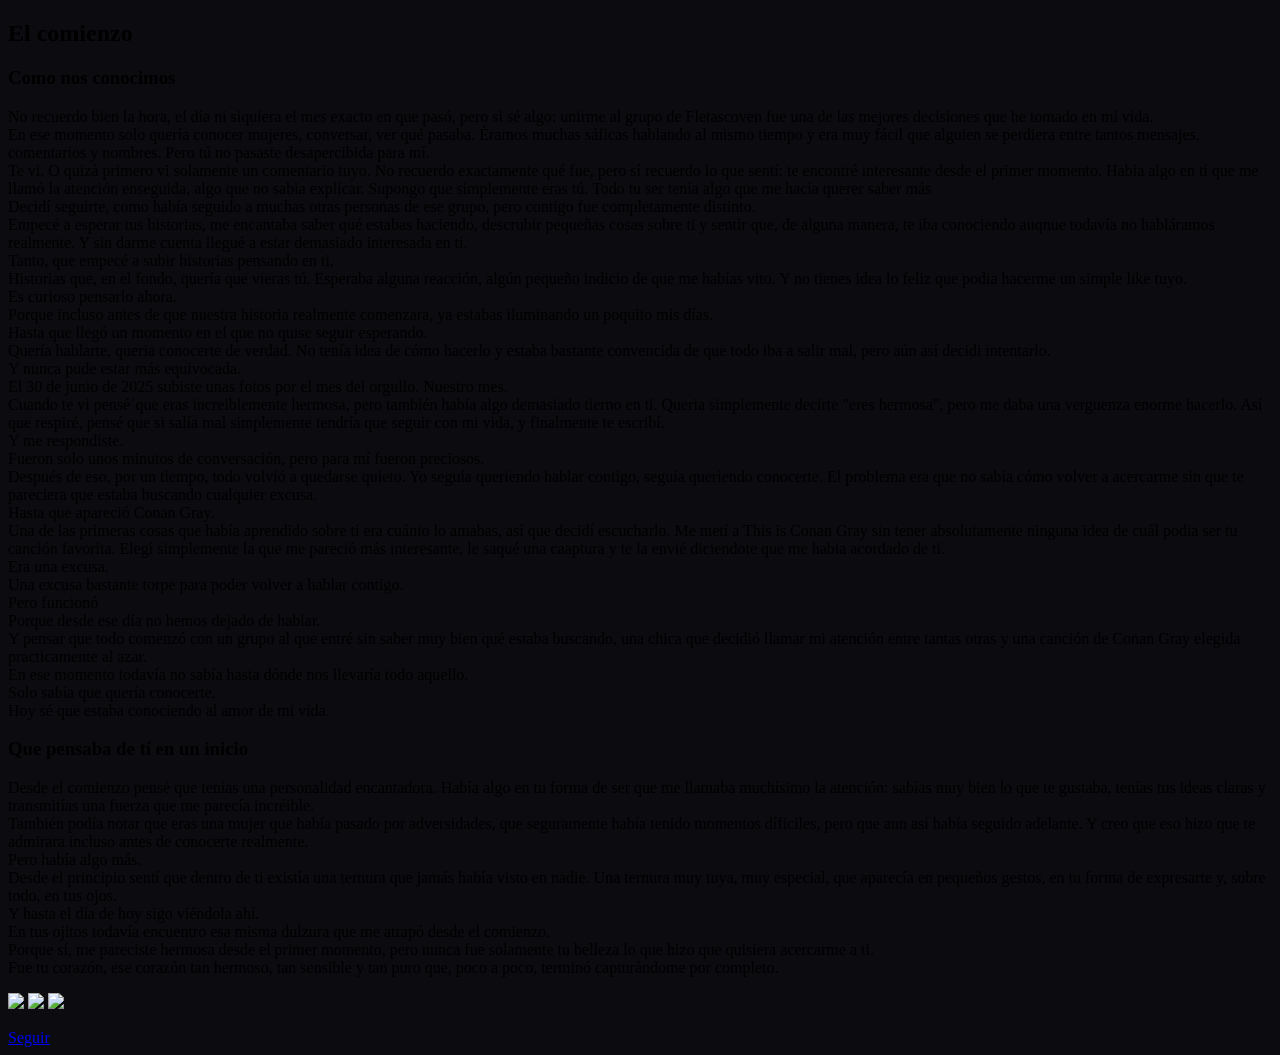
==== superproyecto2.html @ f13e5d88 "Add files via upload" ====
<!DOCTYPE html>
<html>
<head>

    <title>El comienzo</title>
    <link rel="stylesheet" href="mon.css" >
    <link rel="preconnect" href="https://fonts.googleapis.com">
    <link rel="preconnect" href="https://fonts.gstatic.com" crossorigin>
    <link href="https://fonts.googleapis.com/css2?family=Henny+Penny&family=Molle:ital@1&family=Playfair+Display:ital,wght@0,400..900;1,400..900&family=Poppins:ital,wght@0,100;0,200;0,300;0,400;0,500;0,600;0,700;0,800;0,900;1,100;1,200;1,300;1,400;1,500;1,600;1,70<PASSWORD>;1,8<PASSWORD>;1,9<PASSWORD>&display=swap" rel="stylesheet">

</head>
<body>
    <header>
        <h2>El comienzo</h2>
    </header>
<section id="nuestra-historia">
    <h3>Como nos conocimos</h3>
    <p>No recuerdo bien la hora, el día
        ni siquiera el mes exacto en que
        pasó, pero si sé algo: unirme al
        grupo de Fletascoven fue una
        de las mejores decisiones que he
        tomado en mi vida.
        <br>
        En ese momento solo quería conocer
        mujeres, conversar, ver qué pasaba.
        Éramos muchas sáficas hablando al
        mismo tiempo y era muy fácil que
        alguien se perdiera entre tantos
        mensajes, comentarios y nombres. Pero
        tú no pasaste desapercibida para mí.
        <br>
        Te vi. O quizá primero vi solamente un
        comentario tuyo. No recuerdo exactamente qué
        fue, pero sí recuerdo lo que sentí: te encontré
        interesante desde el primer momento. Habia algo
        en ti que me llamó la atención enseguida, algo
        que no sabia explicar. Supongo que simplemente eras
        tú. Todo tu ser tenía algo que me hacía querer
        saber más
        <br>
        Decidí seguirte, como había seguido a muchas otras
        personas de ese grupo, pero contigo fue completamente
        distinto.
        <br>
        Empecé a esperar tus historias, me encantaba saber
        qué estabas haciendo, descrubir pequeñas cosas
        sobre ti y sentir que, de alguna manera, te iba
        conociendo auqnue todavía no habláramos realmente.
        Y sin darme cuenta llegué a estar demasiado interesada
        en ti.
        <br>
        Tanto, que empecé a subir historias pensando en ti.
        <br>
        Historias que, en el fondo, quería que vieras tú.
        Esperaba alguna reacción, algún pequeño indicio
        de que me habías vito. Y no tienes idea lo feliz
        que podia hacerme un simple like tuyo.
        <br>
        Es curioso pensarlo ahora.
        <br>
        Porque incluso antes de que nuestra historia
        realmente comenzara, ya estabas iluminando un
        poquito mis días.
        <br>
        Hasta que llegó un momento en el que no quise
        seguir esperando.
        <br>
        Quería hablarte, queria conocerte de verdad. No
        tenía idea de cómo hacerlo y estaba bastante
        convencida de que todo iba a salir mal, pero
        aún así decidi intentarlo.
        <br>
        Y nunca pude estar más equivocada.
        <br>
        El 30 de junio de 2025 subiste unas fotos
        por el mes del orgullo. Nuestro mes.
        <br>
        Cuando te vi pensé´que eras increiblemente
        hermosa, pero también había algo demasiado tierno
        en ti. Queria simplemente decirte "eres hermosa",
        pero me daba una verguenza enorme hacerlo. Así que
        respiré, pensé que si salía mal simplemente tendría
        que seguir con mi vida, y finalmente te escribí.
        <br>
        Y me respondiste.
        <br>
        Fueron solo unos minutos de conversación, pero
        para mí fueron preciosos.
        <br>
        Después de eso, por un tiempo, todo volvió a
        quedarse quieto. Yo seguía queriendo hablar contigo,
        seguía queriendo conocerte. El problema era que
        no sabía cómo volver a acercarme sin que te pareciera
        que estaba buscando cualquier excusa.
        <br>
        Hasta que apareció Conan Gray.
        <br>
        Una de las primeras cosas que había aprendido
        sobre ti era cuánto lo amabas, así que decidí escucharlo.
        Me metí a This is Conan Gray sin tener absolutamente
        ninguna idea de cuál podia ser tu canción favorita.
        Elegí simplemente la que me pareció más interesante,
        le saqué una caaptura y te la envié diciendote
        que me habia acordado de ti.
        <br>
        Era una excusa.
        <br>
        Una excusa bastante torpe para poder volver a
        hablar contigo.
        <br>
        Pero funcionó
        <br>
        Porque desde ese día no hemos dejado de hablar.
        <br>
        Y pensar que todo comenzó con un grupo al que entré
        sin saber muy bien qué estaba buscando, una chica
        que decidió llamar mi atención entre tantas otras
        y una canción de Conan Gray elegida practicamente
        al azar.
        <br>
        En ese momento todavía no sabía hasta dónde nos
        llevaría todo aquello.
        <br>
        Solo sabía que quería conocerte.
        <br>
        Hoy sé que estaba conociendo al amor de mi vida.
    </section>
    <section id="que-pensaba">
        <h3>Que pensaba de tí en un inicio</h3>
        <p>
           Desde el comienzo pensé que tenías una 
           personalidad encantadora. Había algo en tu
           forma de ser que me llamaba muchísimo la 
           atención: sabías muy bien lo que te gustaba, tenías
           tus ideas claras y transmitías una fuerza que
           me parecía incréible.
           <br>
           También podía notar que eras una mujer que había
           pasado por adversidades, que seguramente había tenido
           momentos díficiles, pero que aun así había seguido
           adelante. Y creo que eso hizo que te admirara
           incluso antes de conocerte realmente.
           <br>
           Pero había algo más.
           <br>
           Desde el principio sentí que dentro de ti existía
           una ternura que jamás había visto en nadie.
           Una ternura muy tuya, muy especial, que aparecía en
           pequeños gestos, en tu forma de expresarte y, sobre
           todo, en tus ojos.
           <br>
           Y hasta el día de hoy sigo viéndola ahí.
           <br>
           En tus ojitos todavía encuentro esa misma dulzura
           que me atrapó desde el comienzo.
           <br>
           Porque sí, me pareciste hermosa desde el primer
           momento, pero nunca fue solamente tu belleza lo que
           hizo que quisiera acercarme a ti.
           <br>
           Fue tu corazón, ese corazón tan hermoso, tan sensible
           y tan puro que, poco a poco, terminó capturándome
           por completo.
           <br>
</section>
<section>
           <img id="primera-conversacion" src="imgmon/IMAGEN 3.jpeg"/>
           <img id="untouchable" src="imgmon/IMAGEN 4.jpeg" />
           <img id="ojitos" src="imgmon/IMAGEN 5.jpeg" />
</section>
<section id="boton-seguir">
    </p>
    <a href="superproyexto3.html">Seguir</a>
</section>

</body>
</html>
---- mon.css ----
/* ================
    VARIABLES
================= */
:root{
    --fondo: #0B0B10;
    --fondo-secundario: #23102f;
    --violeta-oscuro: #4A1F6F;
    --morado-claro: #7B3FA6;
    --letra-principal: #e7d8ff;
    --rojo-corazones: #7c0f0f;

    --titulos: 'Cormorant Garamond', serif;
    --subtitulos: 'Poppins', sans-serif;
}

/* ================
    BASE
================= */
    #contenedor-inicio{
        width: 1366px;
        height: 768px;
        display: flex;
        flex-direction: column;
        align-items: center;
        margin: 0 auto;
        
    }

    h1{
        background-color: var(--violeta-oscuro);
        padding: 5px;
        border-radius: 15px;
        text-align: center;
        color: var(--letra-principal);
        font-family: var(--titulos);
        font-size: 60px;
        margin-bottom: 101px;
    }

    h4{
        text-align: center;
        font-family: var(--subtitulos);
        color: var(--letra-principal);
        font-size: 20px;
        margin-bottom: 17px;
    }

    body{
        background-color: var(--fondo);
    }

    #foto-inicio{
        display: block;
        width: 300px;
        height: 0 auto;
    }
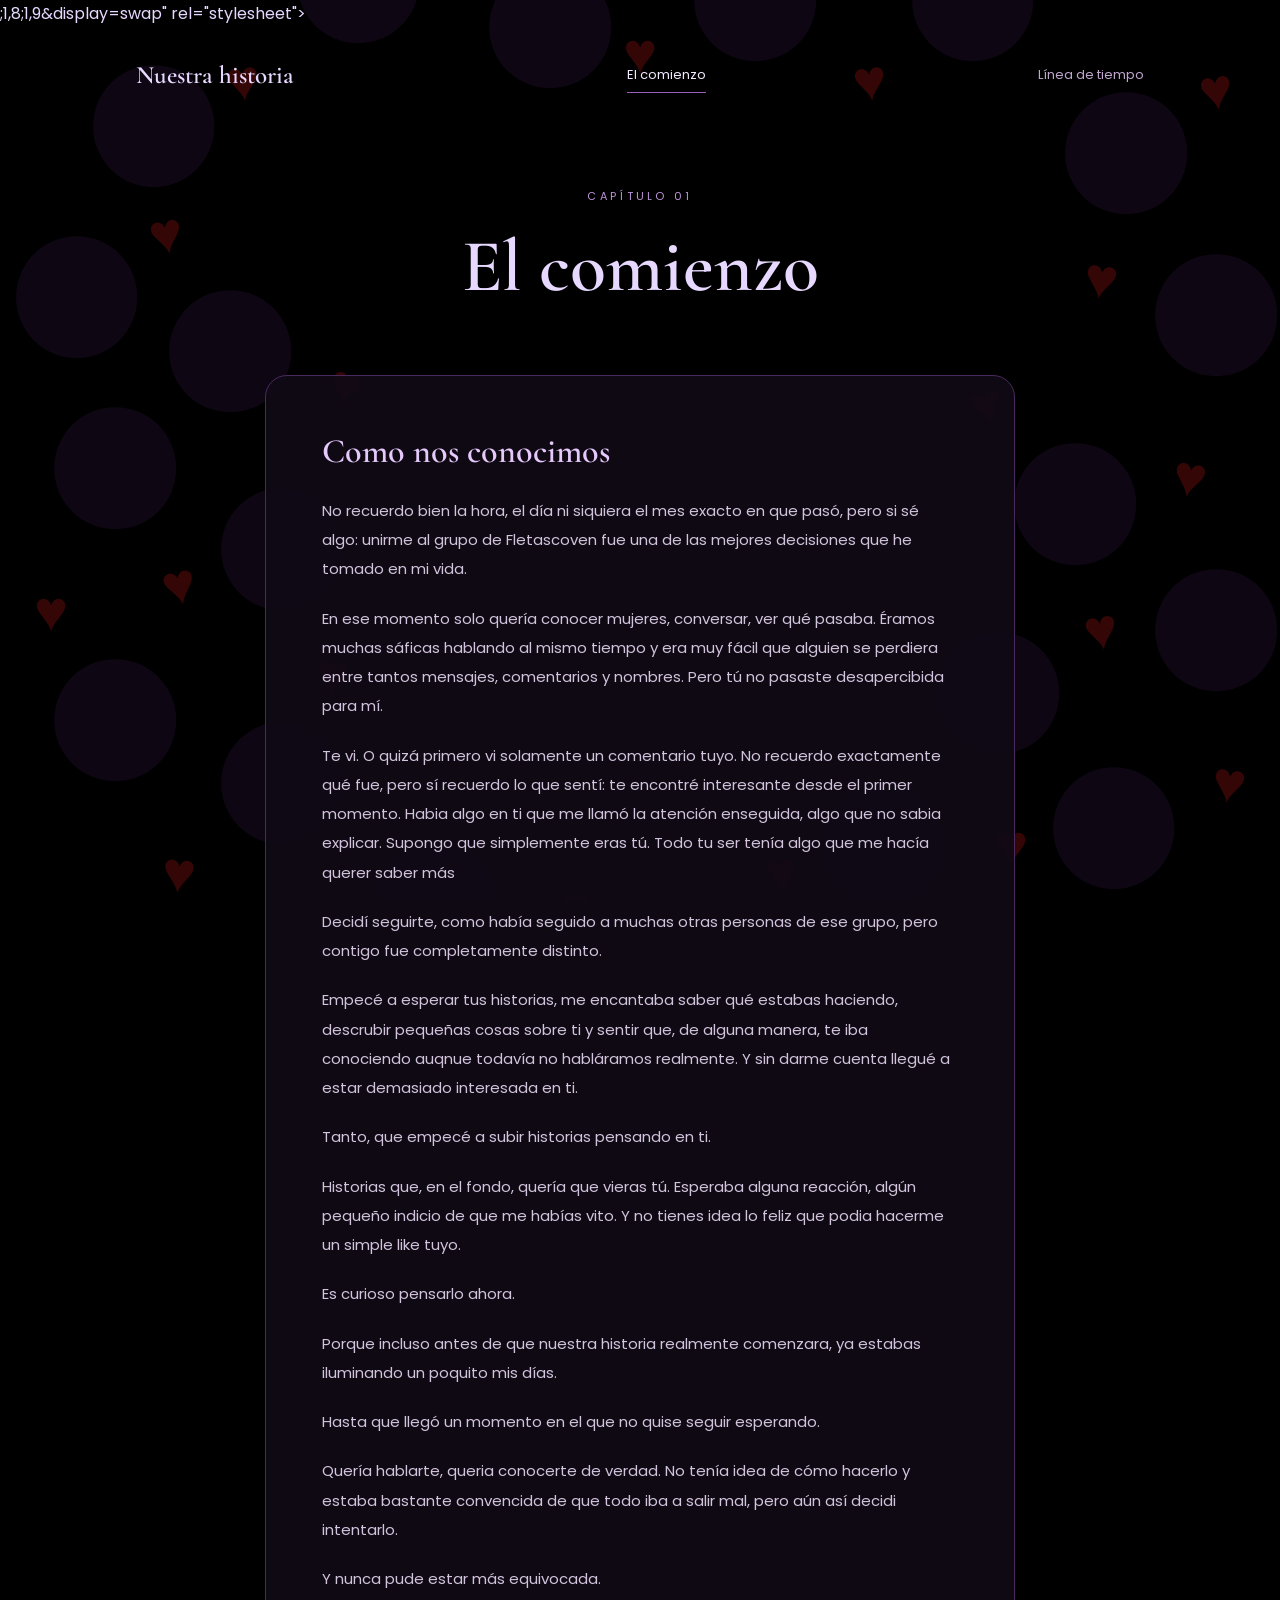
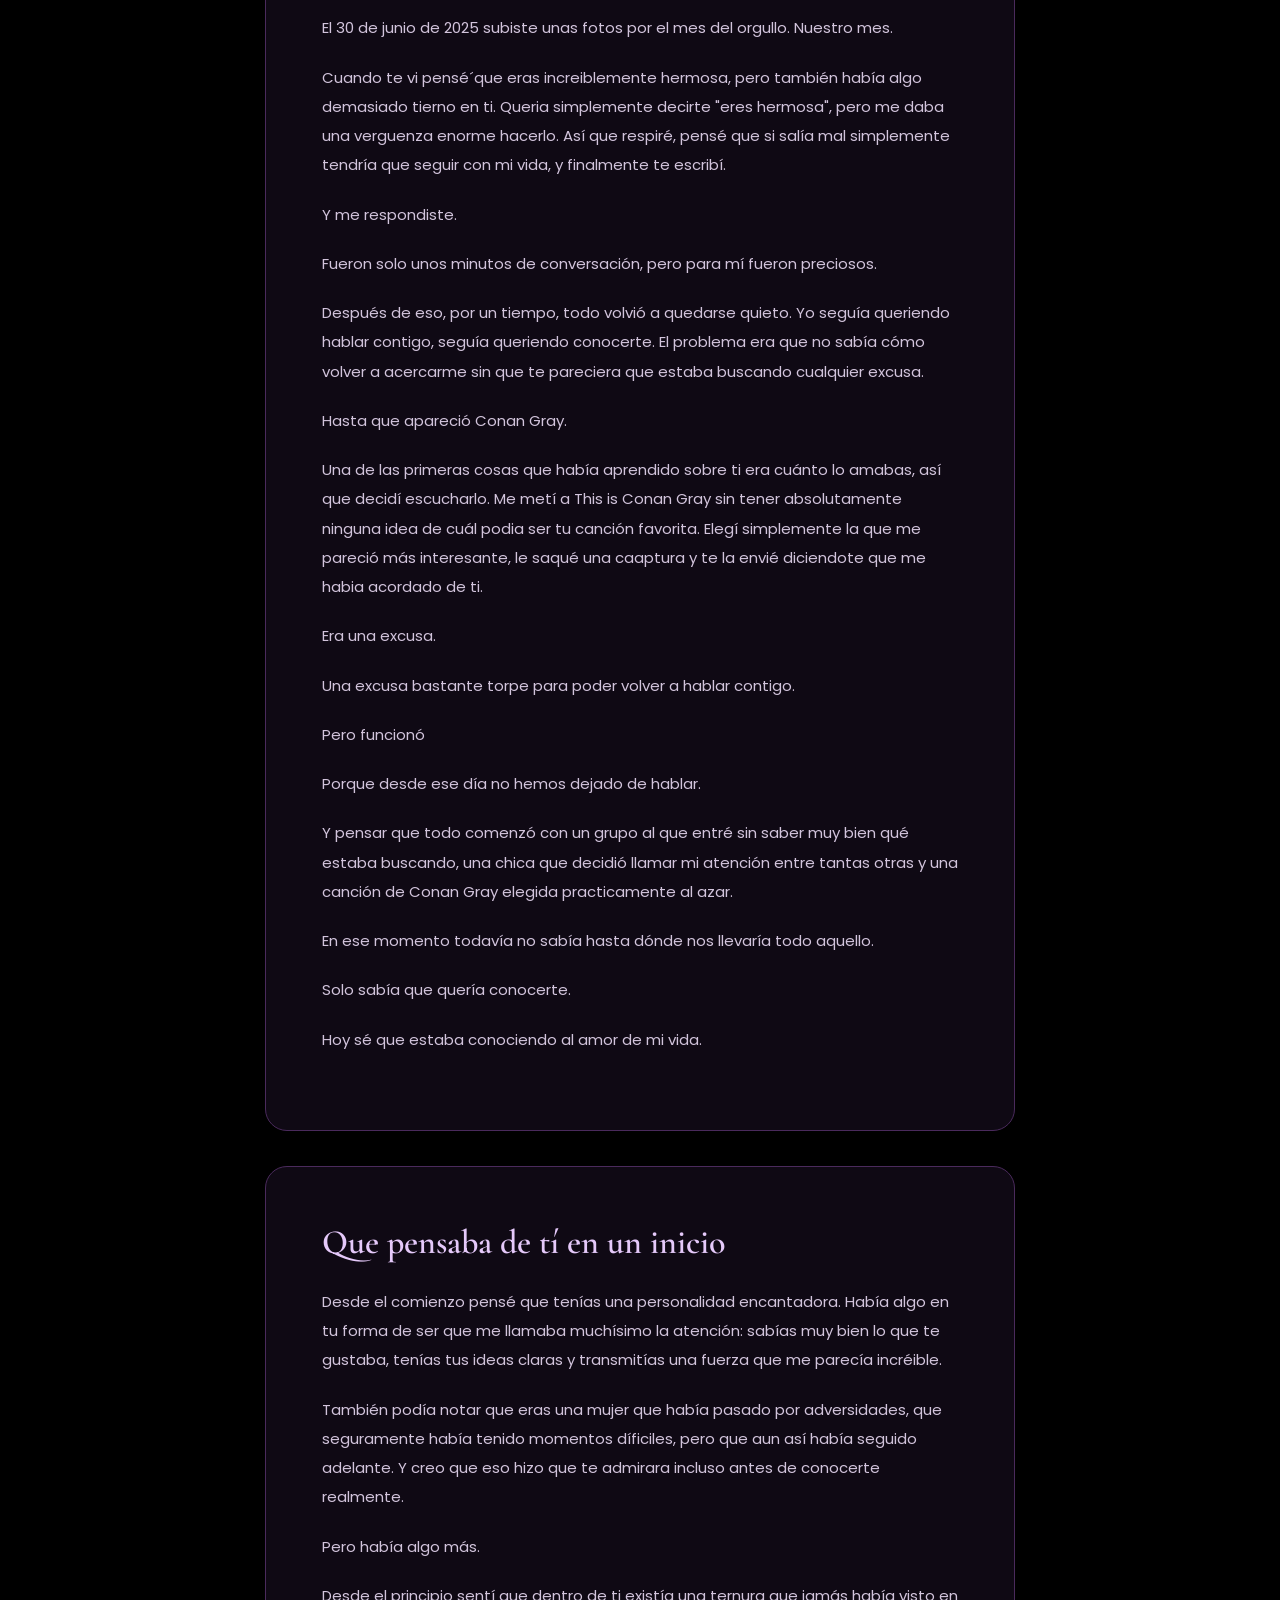
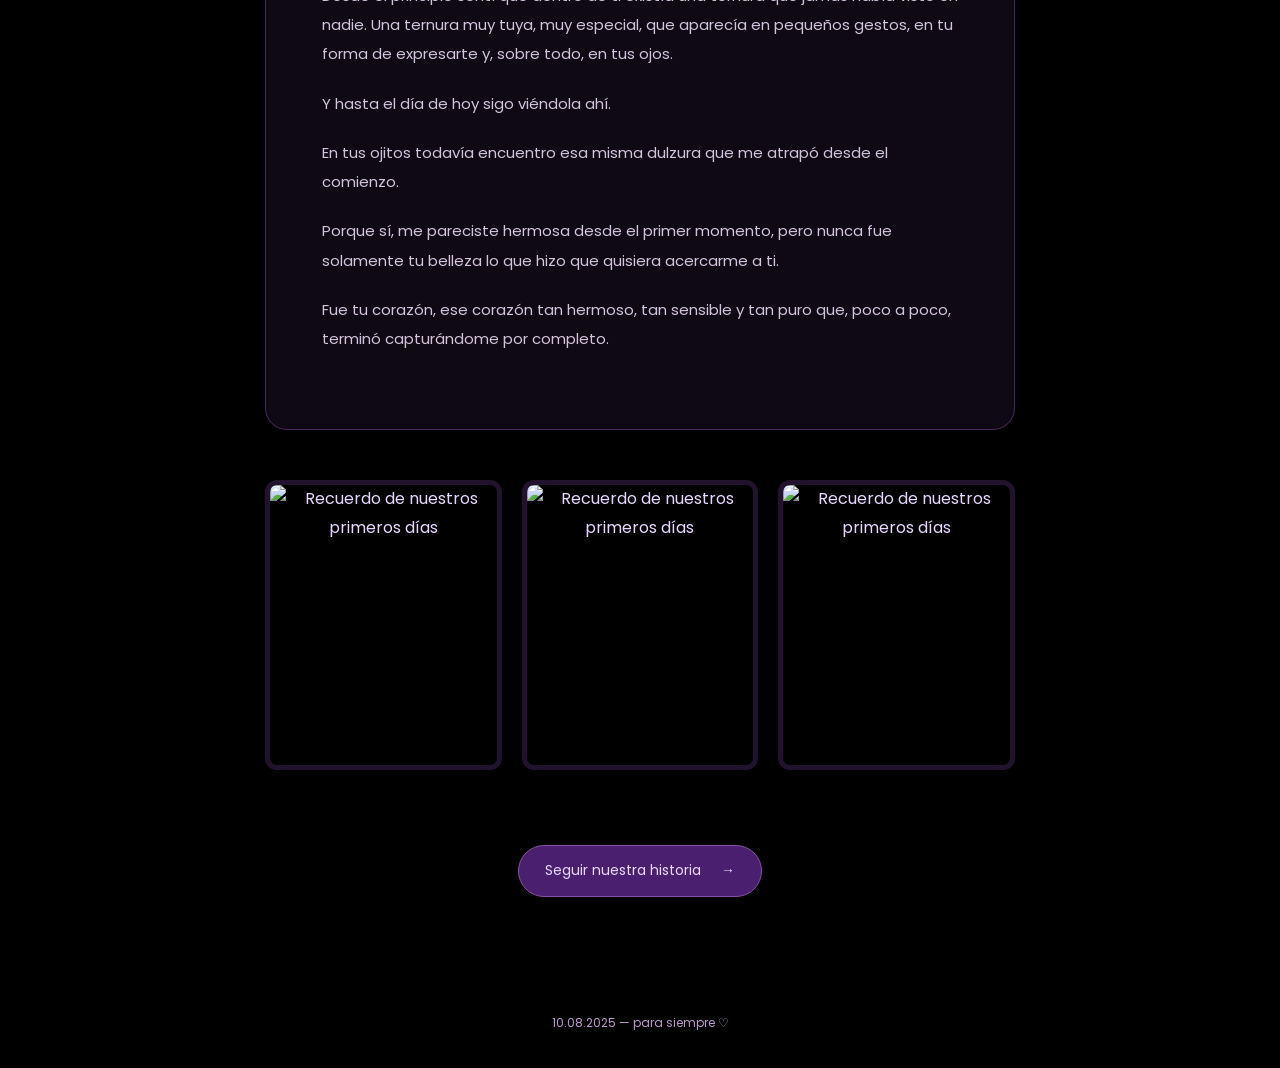
==== commit 8a19d7e1: "Add files via upload" ====
--- a/superproyecto2.html
+++ b/superproyecto2.html
@@ -1,178 +1,180 @@
-<!DOCTYPE html>
-<html>
-<head>
-
-    <title>El comienzo</title>
-    <link rel="stylesheet" href="mon.css" >
-    <link rel="preconnect" href="https://fonts.googleapis.com">
-    <link rel="preconnect" href="https://fonts.gstatic.com" crossorigin>
-    <link href="https://fonts.googleapis.com/css2?family=Henny+Penny&family=Molle:ital@1&family=Playfair+Display:ital,wght@0,400..900;1,400..900&family=Poppins:ital,wght@0,100;0,200;0,300;0,400;0,500;0,600;0,700;0,800;0,900;1,100;1,200;1,300;1,400;1,500;1,600;1,70<PASSWORD>;1,8<PASSWORD>;1,9<PASSWORD>&display=swap" rel="stylesheet">
-
-</head>
-<body>
-    <header>
-        <h2>El comienzo</h2>
-    </header>
-<section id="nuestra-historia">
-    <h3>Como nos conocimos</h3>
-    <p>No recuerdo bien la hora, el día
-        ni siquiera el mes exacto en que
-        pasó, pero si sé algo: unirme al
-        grupo de Fletascoven fue una
-        de las mejores decisiones que he
-        tomado en mi vida.
-        <br>
-        En ese momento solo quería conocer
-        mujeres, conversar, ver qué pasaba.
-        Éramos muchas sáficas hablando al
-        mismo tiempo y era muy fácil que
-        alguien se perdiera entre tantos
-        mensajes, comentarios y nombres. Pero
-        tú no pasaste desapercibida para mí.
-        <br>
-        Te vi. O quizá primero vi solamente un
-        comentario tuyo. No recuerdo exactamente qué
-        fue, pero sí recuerdo lo que sentí: te encontré
-        interesante desde el primer momento. Habia algo
-        en ti que me llamó la atención enseguida, algo
-        que no sabia explicar. Supongo que simplemente eras
-        tú. Todo tu ser tenía algo que me hacía querer
-        saber más
-        <br>
-        Decidí seguirte, como había seguido a muchas otras
-        personas de ese grupo, pero contigo fue completamente
-        distinto.
-        <br>
-        Empecé a esperar tus historias, me encantaba saber
-        qué estabas haciendo, descrubir pequeñas cosas
-        sobre ti y sentir que, de alguna manera, te iba
-        conociendo auqnue todavía no habláramos realmente.
-        Y sin darme cuenta llegué a estar demasiado interesada
-        en ti.
-        <br>
-        Tanto, que empecé a subir historias pensando en ti.
-        <br>
-        Historias que, en el fondo, quería que vieras tú.
-        Esperaba alguna reacción, algún pequeño indicio
-        de que me habías vito. Y no tienes idea lo feliz
-        que podia hacerme un simple like tuyo.
-        <br>
-        Es curioso pensarlo ahora.
-        <br>
-        Porque incluso antes de que nuestra historia
-        realmente comenzara, ya estabas iluminando un
-        poquito mis días.
-        <br>
-        Hasta que llegó un momento en el que no quise
-        seguir esperando.
-        <br>
-        Quería hablarte, queria conocerte de verdad. No
-        tenía idea de cómo hacerlo y estaba bastante
-        convencida de que todo iba a salir mal, pero
-        aún así decidi intentarlo.
-        <br>
-        Y nunca pude estar más equivocada.
-        <br>
-        El 30 de junio de 2025 subiste unas fotos
-        por el mes del orgullo. Nuestro mes.
-        <br>
-        Cuando te vi pensé´que eras increiblemente
-        hermosa, pero también había algo demasiado tierno
-        en ti. Queria simplemente decirte "eres hermosa",
-        pero me daba una verguenza enorme hacerlo. Así que
-        respiré, pensé que si salía mal simplemente tendría
-        que seguir con mi vida, y finalmente te escribí.
-        <br>
-        Y me respondiste.
-        <br>
-        Fueron solo unos minutos de conversación, pero
-        para mí fueron preciosos.
-        <br>
-        Después de eso, por un tiempo, todo volvió a
-        quedarse quieto. Yo seguía queriendo hablar contigo,
-        seguía queriendo conocerte. El problema era que
-        no sabía cómo volver a acercarme sin que te pareciera
-        que estaba buscando cualquier excusa.
-        <br>
-        Hasta que apareció Conan Gray.
-        <br>
-        Una de las primeras cosas que había aprendido
-        sobre ti era cuánto lo amabas, así que decidí escucharlo.
-        Me metí a This is Conan Gray sin tener absolutamente
-        ninguna idea de cuál podia ser tu canción favorita.
-        Elegí simplemente la que me pareció más interesante,
-        le saqué una caaptura y te la envié diciendote
-        que me habia acordado de ti.
-        <br>
-        Era una excusa.
-        <br>
-        Una excusa bastante torpe para poder volver a
-        hablar contigo.
-        <br>
-        Pero funcionó
-        <br>
-        Porque desde ese día no hemos dejado de hablar.
-        <br>
-        Y pensar que todo comenzó con un grupo al que entré
-        sin saber muy bien qué estaba buscando, una chica
-        que decidió llamar mi atención entre tantas otras
-        y una canción de Conan Gray elegida practicamente
-        al azar.
-        <br>
-        En ese momento todavía no sabía hasta dónde nos
-        llevaría todo aquello.
-        <br>
-        Solo sabía que quería conocerte.
-        <br>
-        Hoy sé que estaba conociendo al amor de mi vida.
-    </section>
-    <section id="que-pensaba">
-        <h3>Que pensaba de tí en un inicio</h3>
-        <p>
-           Desde el comienzo pensé que tenías una 
-           personalidad encantadora. Había algo en tu
-           forma de ser que me llamaba muchísimo la 
-           atención: sabías muy bien lo que te gustaba, tenías
-           tus ideas claras y transmitías una fuerza que
-           me parecía incréible.
-           <br>
-           También podía notar que eras una mujer que había
-           pasado por adversidades, que seguramente había tenido
-           momentos díficiles, pero que aun así había seguido
-           adelante. Y creo que eso hizo que te admirara
-           incluso antes de conocerte realmente.
-           <br>
-           Pero había algo más.
-           <br>
-           Desde el principio sentí que dentro de ti existía
-           una ternura que jamás había visto en nadie.
-           Una ternura muy tuya, muy especial, que aparecía en
-           pequeños gestos, en tu forma de expresarte y, sobre
-           todo, en tus ojos.
-           <br>
-           Y hasta el día de hoy sigo viéndola ahí.
-           <br>
-           En tus ojitos todavía encuentro esa misma dulzura
-           que me atrapó desde el comienzo.
-           <br>
-           Porque sí, me pareciste hermosa desde el primer
-           momento, pero nunca fue solamente tu belleza lo que
-           hizo que quisiera acercarme a ti.
-           <br>
-           Fue tu corazón, ese corazón tan hermoso, tan sensible
-           y tan puro que, poco a poco, terminó capturándome
-           por completo.
-           <br>
-</section>
-<section>
-           <img id="primera-conversacion" src="imgmon/IMAGEN 3.jpeg"/>
-           <img id="untouchable" src="imgmon/IMAGEN 4.jpeg" />
-           <img id="ojitos" src="imgmon/IMAGEN 5.jpeg" />
-</section>
-<section id="boton-seguir">
-    </p>
-    <a href="superproyexto3.html">Seguir</a>
-</section>
-
-</body>
+<!DOCTYPE html>
+<html lang="es">
+<head>
+<meta charset="UTF-8">
+<meta name="viewport" content="width=device-width, initial-scale=1">
+
+    <title>El comienzo</title>
+    <link rel="stylesheet" href="mon.css" >
+    <link rel="preconnect" href="https://fonts.googleapis.com">
+    <link rel="preconnect" href="https://fonts.gstatic.com" crossorigin>
+    <link href="https://fonts.googleapis.com/css2?family=Cormorant+Garamond:wght@500;600&family=Poppins:wght@400;500;600;700&display=swap" rel="stylesheet">;1,8<PASSWORD>;1,9<PASSWORD>&display=swap" rel="stylesheet">
+
+<script src="mon.js" defer></script>
+</head>
+<body class="inner">
+<div class="decoration" aria-hidden="true"></div><nav class="navigation" aria-label="Navegación principal"><a href="index.html">Nuestra historia</a><a href="superproyecto2.html">El comienzo</a><a href="superproyexto3.html">Línea de tiempo</a></nav><main id="contenido">
+    <header><span class="eyebrow">CAPÍTULO 01</span>
+        <h2>El comienzo</h2>
+    </header>
+<section id="nuestra-historia">
+    <h3>Como nos conocimos</h3>
+    <p>No recuerdo bien la hora, el día
+        ni siquiera el mes exacto en que
+        pasó, pero si sé algo: unirme al
+        grupo de Fletascoven fue una
+        de las mejores decisiones que he
+        tomado en mi vida.
+        </p><p>
+        En ese momento solo quería conocer
+        mujeres, conversar, ver qué pasaba.
+        Éramos muchas sáficas hablando al
+        mismo tiempo y era muy fácil que
+        alguien se perdiera entre tantos
+        mensajes, comentarios y nombres. Pero
+        tú no pasaste desapercibida para mí.
+        </p><p>
+        Te vi. O quizá primero vi solamente un
+        comentario tuyo. No recuerdo exactamente qué
+        fue, pero sí recuerdo lo que sentí: te encontré
+        interesante desde el primer momento. Habia algo
+        en ti que me llamó la atención enseguida, algo
+        que no sabia explicar. Supongo que simplemente eras
+        tú. Todo tu ser tenía algo que me hacía querer
+        saber más
+        </p><p>
+        Decidí seguirte, como había seguido a muchas otras
+        personas de ese grupo, pero contigo fue completamente
+        distinto.
+        </p><p>
+        Empecé a esperar tus historias, me encantaba saber
+        qué estabas haciendo, descrubir pequeñas cosas
+        sobre ti y sentir que, de alguna manera, te iba
+        conociendo auqnue todavía no habláramos realmente.
+        Y sin darme cuenta llegué a estar demasiado interesada
+        en ti.
+        </p><p>
+        Tanto, que empecé a subir historias pensando en ti.
+        </p><p>
+        Historias que, en el fondo, quería que vieras tú.
+        Esperaba alguna reacción, algún pequeño indicio
+        de que me habías vito. Y no tienes idea lo feliz
+        que podia hacerme un simple like tuyo.
+        </p><p>
+        Es curioso pensarlo ahora.
+        </p><p>
+        Porque incluso antes de que nuestra historia
+        realmente comenzara, ya estabas iluminando un
+        poquito mis días.
+        </p><p>
+        Hasta que llegó un momento en el que no quise
+        seguir esperando.
+        </p><p>
+        Quería hablarte, queria conocerte de verdad. No
+        tenía idea de cómo hacerlo y estaba bastante
+        convencida de que todo iba a salir mal, pero
+        aún así decidi intentarlo.
+        </p><p>
+        Y nunca pude estar más equivocada.
+        </p><p>
+        El 30 de junio de 2025 subiste unas fotos
+        por el mes del orgullo. Nuestro mes.
+        </p><p>
+        Cuando te vi pensé´que eras increiblemente
+        hermosa, pero también había algo demasiado tierno
+        en ti. Queria simplemente decirte "eres hermosa",
+        pero me daba una verguenza enorme hacerlo. Así que
+        respiré, pensé que si salía mal simplemente tendría
+        que seguir con mi vida, y finalmente te escribí.
+        </p><p>
+        Y me respondiste.
+        </p><p>
+        Fueron solo unos minutos de conversación, pero
+        para mí fueron preciosos.
+        </p><p>
+        Después de eso, por un tiempo, todo volvió a
+        quedarse quieto. Yo seguía queriendo hablar contigo,
+        seguía queriendo conocerte. El problema era que
+        no sabía cómo volver a acercarme sin que te pareciera
+        que estaba buscando cualquier excusa.
+        </p><p>
+        Hasta que apareció Conan Gray.
+        </p><p>
+        Una de las primeras cosas que había aprendido
+        sobre ti era cuánto lo amabas, así que decidí escucharlo.
+        Me metí a This is Conan Gray sin tener absolutamente
+        ninguna idea de cuál podia ser tu canción favorita.
+        Elegí simplemente la que me pareció más interesante,
+        le saqué una caaptura y te la envié diciendote
+        que me habia acordado de ti.
+        </p><p>
+        Era una excusa.
+        </p><p>
+        Una excusa bastante torpe para poder volver a
+        hablar contigo.
+        </p><p>
+        Pero funcionó
+        </p><p>
+        Porque desde ese día no hemos dejado de hablar.
+        </p><p>
+        Y pensar que todo comenzó con un grupo al que entré
+        sin saber muy bien qué estaba buscando, una chica
+        que decidió llamar mi atención entre tantas otras
+        y una canción de Conan Gray elegida practicamente
+        al azar.
+        </p><p>
+        En ese momento todavía no sabía hasta dónde nos
+        llevaría todo aquello.
+        </p><p>
+        Solo sabía que quería conocerte.
+        </p><p>
+        Hoy sé que estaba conociendo al amor de mi vida.</p></section>
+    <section id="que-pensaba">
+        <h3>Que pensaba de tí en un inicio</h3>
+        <p>Desde el comienzo pensé que tenías una 
+           personalidad encantadora. Había algo en tu
+           forma de ser que me llamaba muchísimo la 
+           atención: sabías muy bien lo que te gustaba, tenías
+           tus ideas claras y transmitías una fuerza que
+           me parecía incréible.
+           </p><p>
+           También podía notar que eras una mujer que había
+           pasado por adversidades, que seguramente había tenido
+           momentos díficiles, pero que aun así había seguido
+           adelante. Y creo que eso hizo que te admirara
+           incluso antes de conocerte realmente.
+           </p><p>
+           Pero había algo más.
+           </p><p>
+           Desde el principio sentí que dentro de ti existía
+           una ternura que jamás había visto en nadie.
+           Una ternura muy tuya, muy especial, que aparecía en
+           pequeños gestos, en tu forma de expresarte y, sobre
+           todo, en tus ojos.
+           </p><p>
+           Y hasta el día de hoy sigo viéndola ahí.
+           </p><p>
+           En tus ojitos todavía encuentro esa misma dulzura
+           que me atrapó desde el comienzo.
+           </p><p>
+           Porque sí, me pareciste hermosa desde el primer
+           momento, pero nunca fue solamente tu belleza lo que
+           hizo que quisiera acercarme a ti.
+           </p><p>
+           Fue tu corazón, ese corazón tan hermoso, tan sensible
+           y tan puro que, poco a poco, terminó capturándome
+           por completo.
+           </p></section>
+<section class="gallery" aria-label="Nuestros primeros recuerdos">
+           <img id="primera-conversacion" src="imgmon/IMAGEN 3.jpeg" loading="lazy" alt="Recuerdo de nuestros primeros días">
+           <img id="untouchable" src="imgmon/IMAGEN 4.jpeg" loading="lazy" alt="Recuerdo de nuestros primeros días">
+           <img id="ojitos" src="imgmon/IMAGEN 5.jpeg" loading="lazy" alt="Recuerdo de nuestros primeros días">
+</section>
+<section id="boton-seguir">
+    <a class="button" href="superproyexto3.html">Seguir nuestra historia <span aria-hidden="true">→</span></a>
+</section>
+
+</main>
+<footer>10.08.2025 — para siempre ♡</footer>
+</body>
 </html>
--- a/mon.css
+++ b/mon.css
@@ -1,57 +1,5 @@
-/* ================
-    VARIABLES
-================= */
-:root{
-    --fondo: #0B0B10;
-    --fondo-secundario: #23102f;
-    --violeta-oscuro: #4A1F6F;
-    --morado-claro: #7B3FA6;
-    --letra-principal: #e7d8ff;
-    --rojo-corazones: #7c0f0f;
-
-    --titulos: 'Cormorant Garamond', serif;
-    --subtitulos: 'Poppins', sans-serif;
-}
-
-/* ================
-    BASE
-================= */
-    #contenedor-inicio{
-        width: 1366px;
-        height: 768px;
-        display: flex;
-        flex-direction: column;
-        align-items: center;
-        margin: 0 auto;
-        
-    }
-
-    h1{
-        background-color: var(--violeta-oscuro);
-        padding: 5px;
-        border-radius: 15px;
-        text-align: center;
-        color: var(--letra-principal);
-        font-family: var(--titulos);
-        font-size: 60px;
-        margin-bottom: 101px;
-    }
-
-    h4{
-        text-align: center;
-        font-family: var(--subtitulos);
-        color: var(--letra-principal);
-        font-size: 20px;
-        margin-bottom: 17px;
-    }
-
-    body{
-        background-color: var(--fondo);
-    }
-
-    #foto-inicio{
-        display: block;
-        width: 300px;
-        height: 0 auto;
-    }
-
+:root{--fondo:#000;--fondo-secundario:#23102f;--violeta-oscuro:#4a1f6f;--morado-claro:#7b3fa6;--letra-principal:#e7d8ff;--rojo-corazones:#7c0f0f;--titulos:'Cormorant Garamond',Georgia,serif;--subtitulos:'Poppins',Arial,sans-serif;color-scheme:dark}
+*{box-sizing:border-box}html{scroll-behavior:smooth}body{margin:0;background:var(--fondo);color:var(--letra-principal);font-family:var(--subtitulos);line-height:1.8}a{color:inherit}button{font:inherit}a,button{-webkit-tap-highlight-color:transparent}a:focus-visible,button:focus-visible{outline:3px solid #d9b8ff;outline-offset:6px}img{max-width:100%;height:auto}main,nav,footer{position:relative;z-index:1}.decoration{position:fixed;inset:0;overflow:hidden;pointer-events:none;z-index:0}.circle,.heart{position:absolute;display:block}.circle{width:9.5vw;height:9.5vw;max-width:145px;max-height:145px;min-width:60px;min-height:60px;background:var(--fondo-secundario);border-radius:50%;transform:translate(-50%,-50%)}.heart{font-family:Georgia,serif;font-size:clamp(30px,4.5vw,62px);line-height:1;color:var(--rojo-corazones);transform:translate(-50%,-50%) rotate(var(--tilt,0deg))}.home{min-height:100svh}.home main{min-height:100svh;display:flex;flex-direction:column;align-items:center;justify-content:center;padding:38px 20px 30px}.home #contenedor-inicio{display:flex;flex-direction:column;align-items:center;width:100%}.home h1{margin:0;background:var(--violeta-oscuro);border-radius:30px;font:600 clamp(52px,8.2vw,112px)/1.05 var(--titulos);padding:0 18px 8px;letter-spacing:-.035em;white-space:nowrap}.anniversary{font-size:clamp(17px,3.05vw,40px);font-weight:700;line-height:1.4;margin:5px 0 20px;letter-spacing:-.045em}#foto-inicio{display:block;width:37.4vw;max-width:510px;min-width:280px;object-fit:contain}#boton-comenzar{margin-top:26px}.start-button{font:600 clamp(32px,3.6vw,48px)/1.05 var(--titulos);text-decoration:none;background:var(--violeta-oscuro);border-radius:16px;padding:0 9px 4px;display:inline-block;transition:background .2s,transform .2s}.start-button:hover{background:var(--morado-claro);transform:translateY(-3px)}.inner .decoration{opacity:.42}.navigation{max-width:1060px;margin:auto;padding:25px 26px;display:flex;justify-content:space-between;align-items:center;gap:20px;font-size:13px}.navigation a{text-decoration:none;color:#bea6cd;padding:6px 0}.navigation a:first-child{font:600 25px var(--titulos);color:var(--letra-principal)}.navigation a[aria-current=page]{color:#f3eaff;border-bottom:1px solid #9860ba}.inner main{max-width:1060px;margin:auto;padding:20px 28px 70px}.inner header{text-align:center;padding:40px 0 52px}.eyebrow{font-size:11px;letter-spacing:.3em;color:#be96d9}h2,h3{font-family:var(--titulos);font-weight:600;line-height:1.15}header h2{font-size:clamp(45px,6vw,74px);margin:14px 0}h3{font-size:34px;margin:0 0 25px}p{margin:0 0 20px}.inner p{color:#d2c4dc;font-size:15px;line-height:1.95}#nuestra-historia,#que-pensaba{max-width:750px;margin:0 auto 35px;padding:clamp(24px,5vw,56px);border:1px solid #4a2a5c;border-radius:22px;background:#100a16ef}#nuestra-historia h3,#que-pensaba h3{color:#e5c9fa}.gallery{display:grid;grid-template-columns:repeat(3,1fr);gap:20px;margin:50px auto;max-width:750px}.gallery img{width:100%;height:290px;object-fit:cover;border:5px solid #21132e;border-radius:12px}.photo-button{display:block;border:0;padding:0;background:transparent;color:inherit;cursor:zoom-in;width:100%;border-radius:12px}.photo-button img{display:block;transition:filter .2s}.photo-button:hover img{filter:brightness(1.12)}#boton-seguir,.end-navigation{text-align:center;padding:25px 0}.button{display:inline-flex;align-items:center;gap:20px;border:1px solid #83519f;background:#4a1f6f;border-radius:50px;padding:12px 26px;text-decoration:none;font-size:14px;transition:background .2s}.button:hover{background:#69308b}.timeline{list-style:none;margin:0;padding:0 0 0 38px;border-left:1px solid #673f80}.evento{position:relative;padding:36px;margin:0 0 40px;border:1px solid #42294f;border-radius:20px;background:#100a16f5;display:flow-root}.evento:before{content:'';position:absolute;width:11px;height:11px;left:-45px;top:48px;background:#be92da;border-radius:50%;box-shadow:0 0 0 6px #23102f}.evento time{font-size:12px;letter-spacing:.09em;color:#bd95d8;display:block;margin-bottom:12px}.evento h3{font-size:36px}.evento .photo-button{max-width:380px;margin:25px auto 0}.imagen-evento{width:100%;max-height:460px;object-fit:contain;background:#08050b;border-radius:10px}#pequenas-cosas,#futuro{margin:85px 0}#pequenas-cosas h2,#futuro h2,#final h2{font-size:clamp(35px,4vw,50px);text-align:center;margin-bottom:36px}#pequenas-cosas{display:grid;grid-template-columns:1fr 1fr;gap:14px}#pequenas-cosas h2{grid-column:1/-1}#pequenas-cosas p{margin:0;border:1px solid #42294f;padding:22px 24px;background:#180d21ed;border-radius:14px}#pequenas-cosas p:before{content:'♥';display:block;color:#b95b78;font-size:22px;margin-bottom:8px}#futuro ul{list-style:none;max-width:700px;margin:auto;padding:0}#futuro li{padding:18px 12px;border-bottom:1px solid #41264e;font-size:15px}#futuro li:before{content:'♡';color:#c393de;margin-right:18px}#final{padding:50px 25px;text-align:center;border-radius:24px;background:#271036ed}#final h3{font-size:40px;margin:30px 0 15px}footer{text-align:center;color:#ba9aca;font-size:12px;padding:20px 20px 35px}.lightbox{width:min(1000px,95vw);max-width:95vw;max-height:94svh;padding:50px 15px 15px;border:1px solid #71458a;border-radius:15px;background:#100918;color:var(--letra-principal)}.lightbox::backdrop{background:#000e}.lightbox img{display:block;margin:auto;max-height:77svh;object-fit:contain}.close-lightbox{position:absolute;right:14px;top:8px;border:0;background:transparent;color:inherit;padding:5px 12px;font-size:23px;cursor:pointer}.lightbox-open{overflow:hidden}.back-top{position:fixed;right:20px;bottom:20px;z-index:3;width:45px;height:45px;border:1px solid #9761b4;border-radius:50%;background:#321443;color:#eee;cursor:pointer}.back-top[hidden]{display:none}
+@media(min-width:700px) and (max-height:650px){.home main{padding-top:30px;padding-bottom:28px}.home h1{font-size:8.2vw;max-height:none}.anniversary{margin:5px 0 20px}#foto-inicio{width:min(37.4vw,66vh)}#boton-comenzar{margin-top:24px}}
+@media(max-width:600px){.home main{padding:50px 20px}.home h1{font-size:clamp(39px,11vw,65px);border-radius:22px;padding:6px 12px 10px}.anniversary{margin:16px 0 30px;font-size:clamp(16px,4.4vw,25px)}#foto-inicio{width:90%;min-width:0}#boton-comenzar{margin-top:32px}.navigation{padding:20px 16px;gap:12px;flex-wrap:wrap;justify-content:center;font-size:12px}.navigation a:first-child{width:100%;text-align:center;font-size:28px}.inner main{padding:0 18px 45px}.inner header{padding:35px 0}.gallery{gap:10px;grid-template-columns:1fr}.gallery img{height:auto;max-height:440px;object-fit:contain}.timeline{padding-left:22px;margin-left:6px}.evento{padding:24px 20px;margin-bottom:25px}.evento:before{left:-29px;top:39px}.evento h3{font-size:30px}.inner p{font-size:14px}#pequenas-cosas{grid-template-columns:1fr}#pequenas-cosas,#futuro{margin:55px 0}#final{padding:35px 20px}}
+@media(prefers-reduced-motion:reduce){html{scroll-behavior:auto}*{transition:none!important;animation:none!important}}
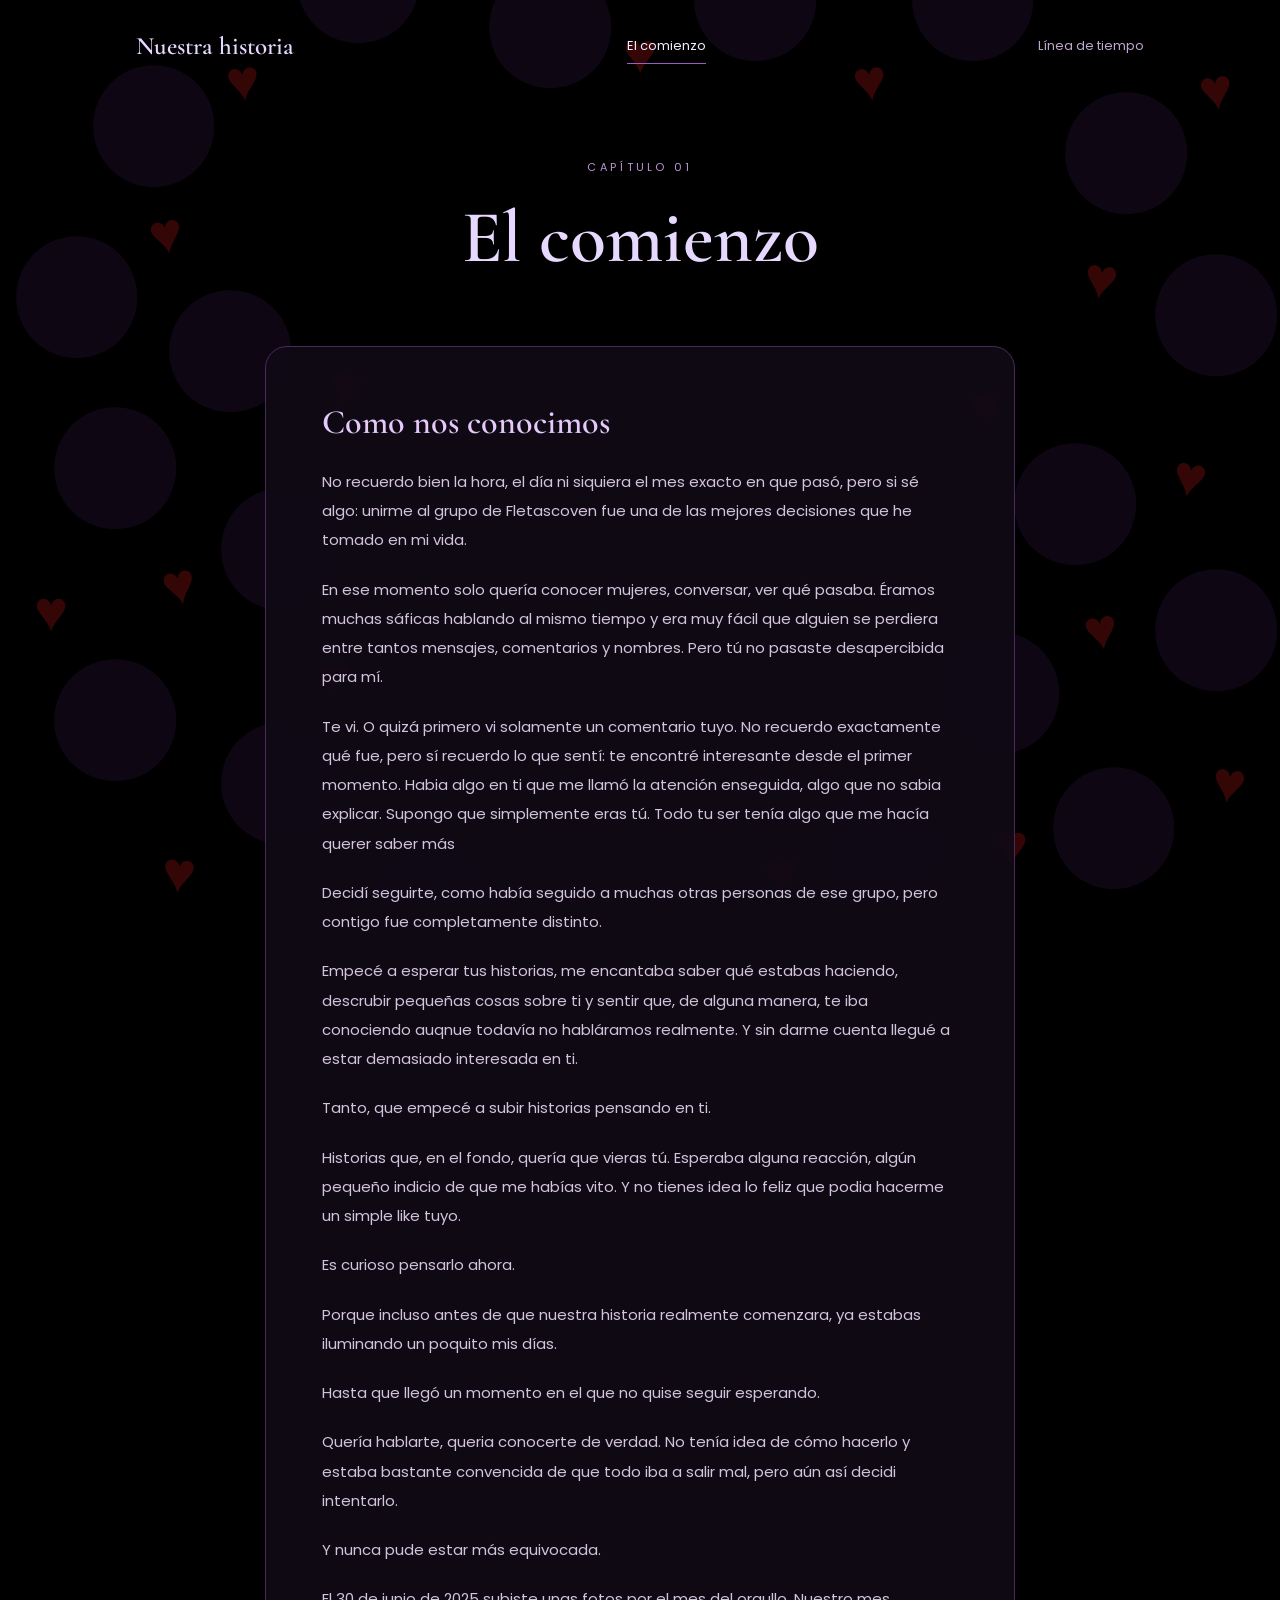
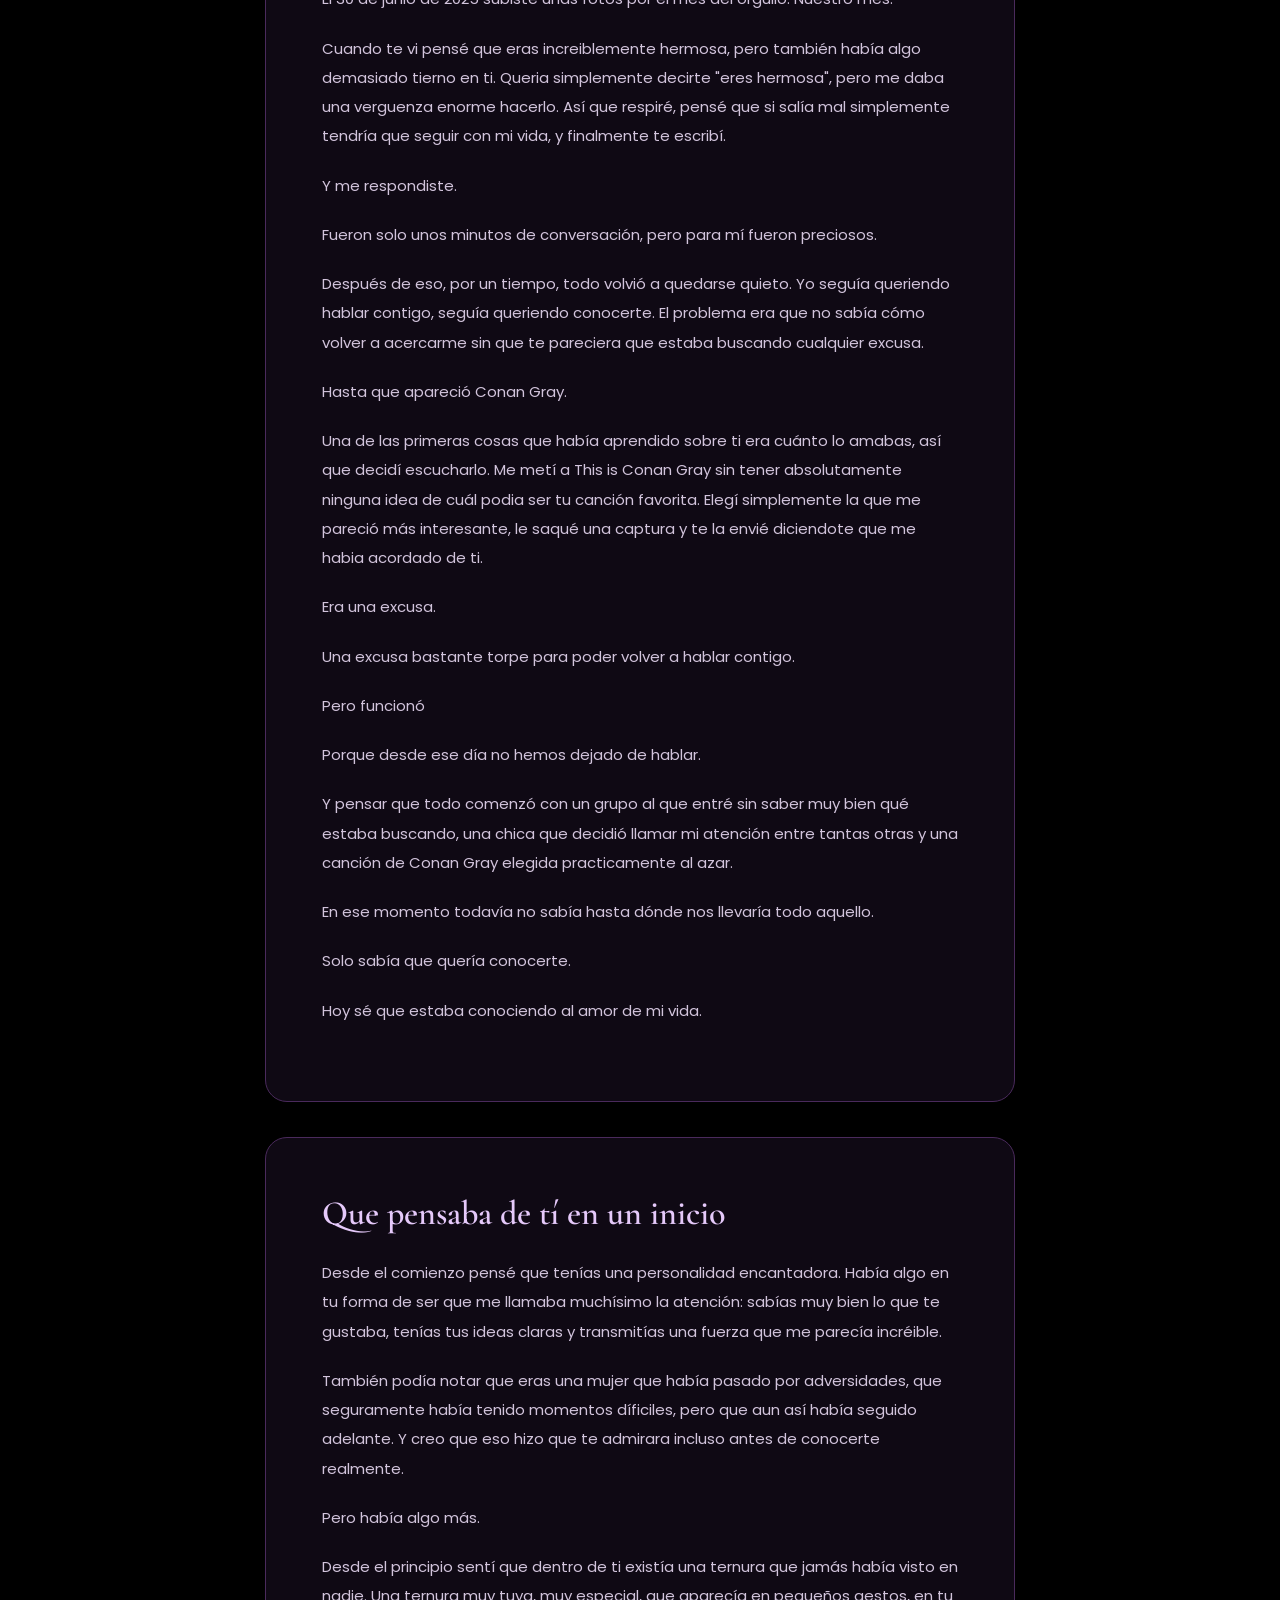
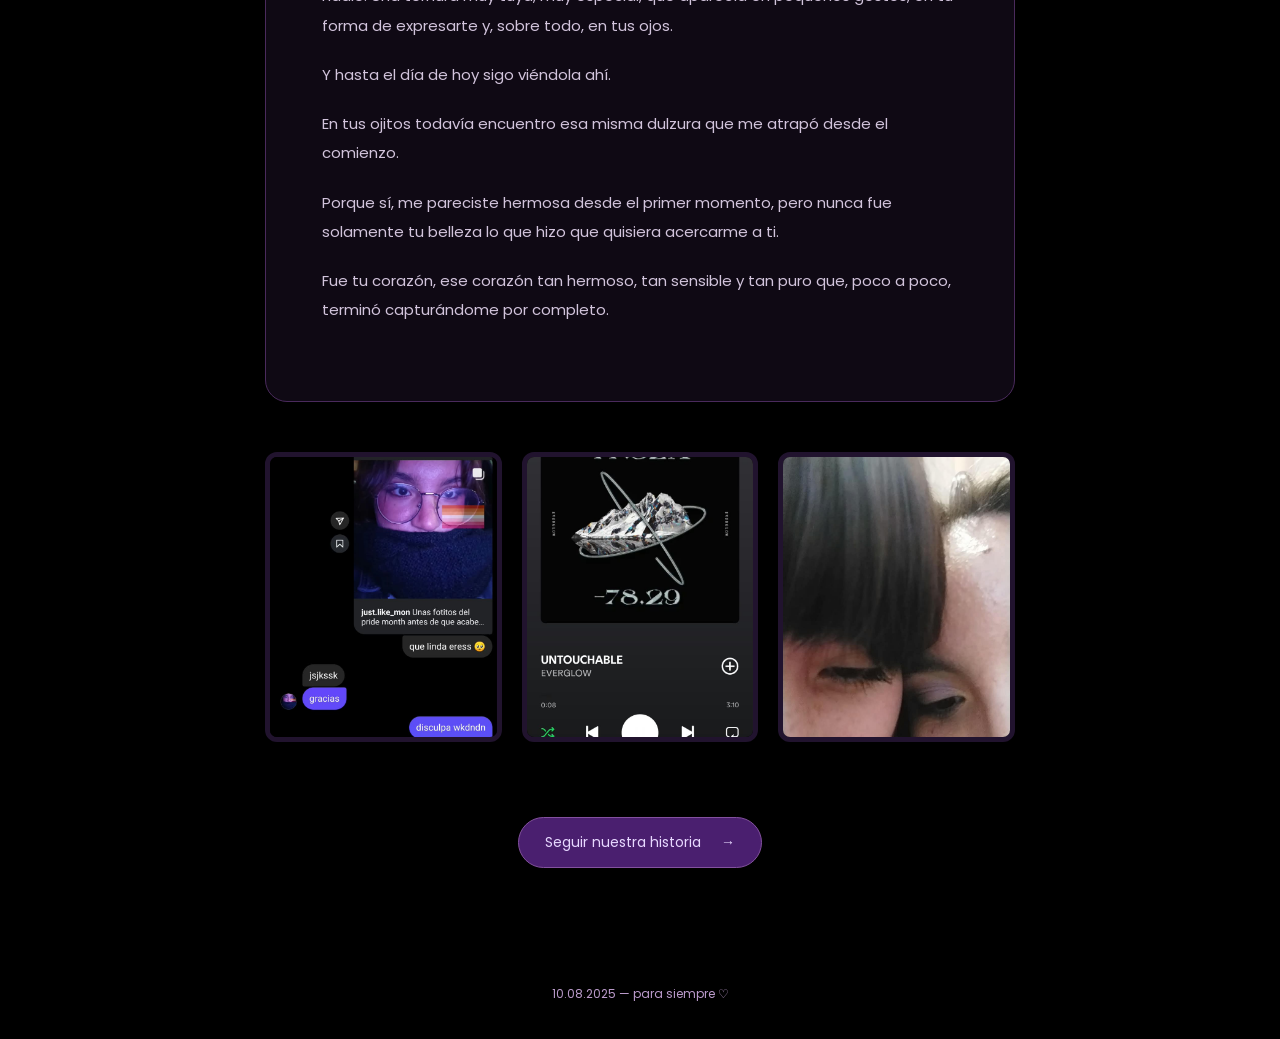
==== commit fbdec8c2: "Add files via upload" ====
--- a/superproyecto2.html
+++ b/superproyecto2.html
@@ -8,7 +8,7 @@
     <link rel="stylesheet" href="mon.css" >
     <link rel="preconnect" href="https://fonts.googleapis.com">
     <link rel="preconnect" href="https://fonts.gstatic.com" crossorigin>
-    <link href="https://fonts.googleapis.com/css2?family=Cormorant+Garamond:wght@500;600&family=Poppins:wght@400;500;600;700&display=swap" rel="stylesheet">;1,8<PASSWORD>;1,9<PASSWORD>&display=swap" rel="stylesheet">
+    <link href="https://fonts.googleapis.com/css2?family=Cormorant+Garamond:wght@500;600&family=Poppins:wght@400;500;600;700&display=swap" rel="stylesheet">
 
 <script src="mon.js" defer></script>
 </head>
@@ -80,7 +80,7 @@
         El 30 de junio de 2025 subiste unas fotos
         por el mes del orgullo. Nuestro mes.
         </p><p>
-        Cuando te vi pensé´que eras increiblemente
+        Cuando te vi pensé que eras increiblemente
         hermosa, pero también había algo demasiado tierno
         en ti. Queria simplemente decirte "eres hermosa",
         pero me daba una verguenza enorme hacerlo. Así que
@@ -105,7 +105,7 @@
         Me metí a This is Conan Gray sin tener absolutamente
         ninguna idea de cuál podia ser tu canción favorita.
         Elegí simplemente la que me pareció más interesante,
-        le saqué una caaptura y te la envié diciendote
+        le saqué una captura y te la envié diciendote
         que me habia acordado de ti.
         </p><p>
         Era una excusa.
--- a/mon.css
+++ b/mon.css
@@ -3,3 +3,10 @@
 @media(min-width:700px) and (max-height:650px){.home main{padding-top:30px;padding-bottom:28px}.home h1{font-size:8.2vw;max-height:none}.anniversary{margin:5px 0 20px}#foto-inicio{width:min(37.4vw,66vh)}#boton-comenzar{margin-top:24px}}
 @media(max-width:600px){.home main{padding:50px 20px}.home h1{font-size:clamp(39px,11vw,65px);border-radius:22px;padding:6px 12px 10px}.anniversary{margin:16px 0 30px;font-size:clamp(16px,4.4vw,25px)}#foto-inicio{width:90%;min-width:0}#boton-comenzar{margin-top:32px}.navigation{padding:20px 16px;gap:12px;flex-wrap:wrap;justify-content:center;font-size:12px}.navigation a:first-child{width:100%;text-align:center;font-size:28px}.inner main{padding:0 18px 45px}.inner header{padding:35px 0}.gallery{gap:10px;grid-template-columns:1fr}.gallery img{height:auto;max-height:440px;object-fit:contain}.timeline{padding-left:22px;margin-left:6px}.evento{padding:24px 20px;margin-bottom:25px}.evento:before{left:-29px;top:39px}.evento h3{font-size:30px}.inner p{font-size:14px}#pequenas-cosas{grid-template-columns:1fr}#pequenas-cosas,#futuro{margin:55px 0}#final{padding:35px 20px}}
 @media(prefers-reduced-motion:reduce){html{scroll-behavior:auto}*{transition:none!important;animation:none!important}}
+
+/* Keep content inside narrow screens and when text is enlarged. */
+.home h1{max-width:100%;white-space:normal;text-align:center;overflow-wrap:anywhere}
+.home #contenedor-inicio,.gallery>*,#pequenas-cosas>*{min-width:0}
+.inner main,.navigation{overflow-wrap:anywhere}
+.button{max-width:100%;justify-content:center;text-align:center}
+@media(max-width:360px){.button{gap:12px;padding:12px 18px}.evento{padding:22px 16px}}
